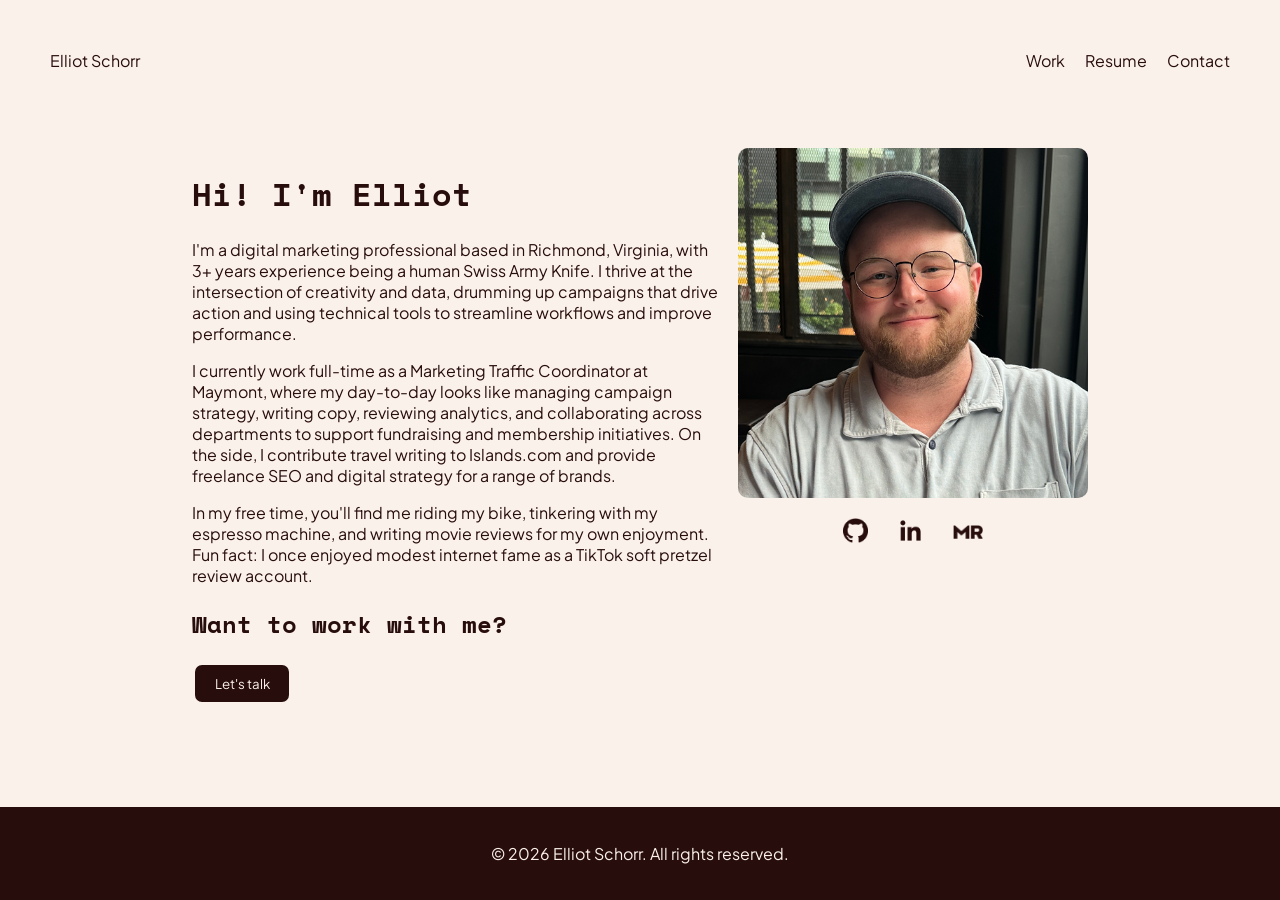
==== index.html @ ee4bbed2 "Put pages in folders for cleaner urls" ====
<!DOCTYPE html>
<html lang="en">
<head>
    <meta charset="UTF-8">
    <meta name="viewport" content="width=device-width, initial-scale=1.0">
    <link rel="stylesheet" href="styles.css">
    <link rel="preconnect" href="https://fonts.googleapis.com">
    <link rel="preconnect" href="https://fonts.gstatic.com" crossorigin>
    <link href="https://fonts.googleapis.com/css2?family=Plus+Jakarta+Sans:ital,wght@0,200..800;1,200..800&display=swap" rel="stylesheet">
    <link rel="preconnect" href="https://fonts.googleapis.com">
    <link rel="preconnect" href="https://fonts.gstatic.com" crossorigin>
    <link href="https://fonts.googleapis.com/css2?family=Plus+Jakarta+Sans:ital,wght@0,200..800;1,200..800&family=Space+Mono:ital,wght@0,400;0,700;1,400;1,700&display=swap" rel="stylesheet">
    <title>Elliot Schorr</title>
</head>
<body>
    <div class="header">
        <div class="home"><a href="/" style="text-decoration: none; color: #280D0D;">Elliot Schorr</a></div>
        <ul>
            <li><a href="work/" style="text-decoration:none; color: #280D0D;">Work</a></li>
            <li><a href="resume/" style="text-decoration:none; color: #280D0D;"">Resume</a></li>
            <li><a href="contact.html" style="text-decoration:none; color: #280D0D;"">Contact</a></li>
    </div>
    <div class="content">
        <div class="about">
        <h1>Hi! I'm Elliot</h1>
        <p>I'm a digital marketing professional based in Richmond, Virginia, with 3+ years experience being a human Swiss Army Knife. I thrive at the intersection of creativity and data, drumming up campaigns that drive action and using technical tools to streamline workflows and improve performance.</p>

        <p>I currently work full-time as a Marketing Traffic Coordinator at Maymont, where my day-to-day looks like managing campaign strategy, writing copy, reviewing analytics, and collaborating across departments to support fundraising and membership initiatives. On the side, I contribute travel writing to Islands.com and provide freelance SEO and digital strategy for a range of brands.</p>

        <p>In my free time, you'll find me riding my bike, tinkering with my espresso machine, and writing movie reviews for my own enjoyment. Fun fact: I once enjoyed modest internet fame as a TikTok soft pretzel review account.</p>
        <h2>Want to work with me?</h2>  
        <a href="contact.html"><button>Let's talk</button></a>
        </div>
        <div class="headshot-container">
                    <div class="headshot-img">
                        <img src="../images/Elliot-Schorr.png" style="max-width: 350px; border-radius: 10px;" alt="Elliot Schorr, wearing a blue polo and gray ballcap, smiling at the camera.">
                    </div>
                    <div class="logos">
                        <div class="github-icon"><a href="https://github.com/elliotschorr"><img src="/images/github-icon.png" style="max-width:25px; max-height: 25px;"></img></a></div>
                       <div class="linkedin-icon"><a href="https://www.linkedin.com/in/elliot-schorr-040139281/"><img src="../images/linkedin-icon.png" style="max-width:25px; max-height: 25px;"></img></a></div>                    
                       <div class="muckrack-icon"><a href="https://muckrack.com/elliot-schorr/articles"><img src="../images/muckrack-icon.png" style="max-width:30px; max-height: 30px;"></img></a></div>
                    </div>
        </div>
    
    </div>
    <div class="footer">
        <p>© 2026 Elliot Schorr. All rights reserved.</p>
    </div>
</body>
</html>
---- styles.css ----
* {
  box-sizing: border-box;
}

img {
  max-width: 100%;
  height: auto;
}

body {
    display: flex;
    flex-direction: column;
    margin: 0;
    min-height: 100vh;
    width: 100%;
    background-color: #FAF1EB; 
    color: #280D0D; 
    font-family: "Plus Jakarta Sans", sans-serif;
}
.header {
    height: 5px;
    display: flex;
    justify-content: space-between;
    padding: 50px;
    padding-bottom: 60px;
    color: #280D0D; 
    text-decoration: none;

}

.content {
    flex: 1;
    flex-wrap: wrap;
    justify-content: space-evenly;
    margin-left: 15%;
    margin-right: 15%;
    margin-top: 0%;
    margin-bottom: 5%;
    align-content: center;;
    display: flex;
    flex-direction: column-reverse;
    flex-wrap: wrap;
    gap: 20px;

}

@media (min-width: 768px) {
    .content {
        flex-direction: row;
    }
}

.footer {
    background-color: #280D0D;
    color: #FAF1EB;
    text-align: center;
    padding: 20px;
}
 
.about {
    flex: 3;

}

.headshot-container {
    flex: 0 1 auto;
    border-radius: 10px;
}

.headshot-img {
        display: flex;
        justify-content: center;
    flex: 1;
}

h1 { 
        font-family: "Space Mono", sans-serif;
        font-size: 32px;
}

h2 {
       font-family: "Space Mono", sans-serif;
       font-size: 24px;
}

button {
   width: 100px;
    border-radius: 10px;
    padding: 10px;
    border: 3px solid #FAF1EB;
    color: #FAF1EB;   
    background-color: #280D0D;
    font-family: "Plus Jakarta Sans", sans-serif;

}

button:hover {
    background-color: #FAF1EB;
    color: #280D0D;
    border: 3px solid #280D0D;
    cursor: pointer;
    transition: background-color 0.3s ease;
    width: 100px;
    border-radius: 10px;
    padding: 10px;
    font-weight: bold;
}

ul {
    list-style: none;
    margin: 0;
    padding: 0;
    display: flex;
    color: #F9FAF8;
    gap: 20px;
    text-decoration: none;
    color: #280D0D; 

}

li:hover {
    text-decoration: underline;
}

.logos {
    display: flex;
    justify-content: center;
    gap: 30px;
    margin-top: 20px;
    align-items: center;
}
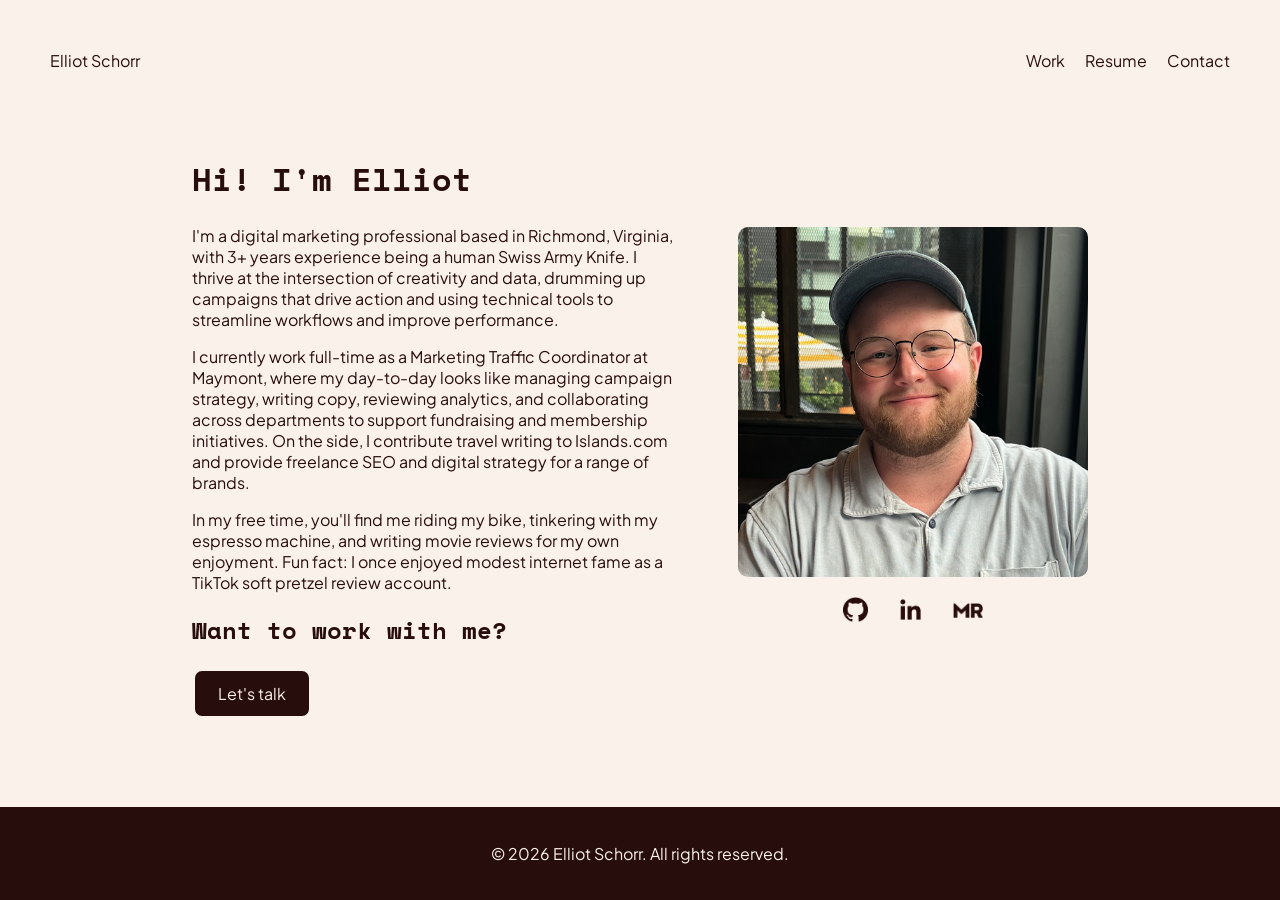
==== commit f1f31266: "Testing out favicon" ====
--- a/index.html
+++ b/index.html
@@ -3,6 +3,7 @@
 <head>
     <meta charset="UTF-8">
     <meta name="viewport" content="width=device-width, initial-scale=1.0">
+    <link rel="icon" href="https://www.flaticon.com/free-icons/es">
     <link rel="stylesheet" href="styles.css">
     <link rel="preconnect" href="https://fonts.googleapis.com">
     <link rel="preconnect" href="https://fonts.gstatic.com" crossorigin>
@@ -15,10 +16,11 @@
 <body>
     <div class="header">
         <div class="home"><a href="/" style="text-decoration: none; color: #280D0D;">Elliot Schorr</a></div>
-        <ul>
+        <ul class="nav">
             <li><a href="work/" style="text-decoration:none; color: #280D0D;">Work</a></li>
-            <li><a href="resume/" style="text-decoration:none; color: #280D0D;"">Resume</a></li>
-            <li><a href="contact.html" style="text-decoration:none; color: #280D0D;"">Contact</a></li>
+            <li><a href="resume/" style="text-decoration:none; color: #280D0D;">Resume</a></li>
+            <li><a href="contact/" style="text-decoration:none; color: #280D0D;">Contact</a></li>
+        </ul>
     </div>
     <div class="content">
         <div class="about">
@@ -29,7 +31,7 @@
 
         <p>In my free time, you'll find me riding my bike, tinkering with my espresso machine, and writing movie reviews for my own enjoyment. Fun fact: I once enjoyed modest internet fame as a TikTok soft pretzel review account.</p>
         <h2>Want to work with me?</h2>  
-        <a href="contact.html"><button>Let's talk</button></a>
+        <a href="contact/"><button>Let's talk</button></a>
         </div>
         <div class="headshot-container">
                     <div class="headshot-img">
--- a/styles.css
+++ b/styles.css
@@ -10,6 +10,8 @@
 body {
     display: flex;
     flex-direction: column;
+    justify-content: center;
+    align-content: center;
     margin: 0;
     min-height: 100vh;
     width: 100%;
@@ -27,6 +29,7 @@
     text-decoration: none;
 
 }
+
 
 .content {
     flex: 1;
@@ -39,14 +42,29 @@
     align-content: center;;
     display: flex;
     flex-direction: column-reverse;
-    flex-wrap: wrap;
     gap: 20px;
 
 }
 
-@media (min-width: 768px) {
+.content-contact, .content-resume {
+    flex: 1;
+    margin-left: 25%;
+    margin-right: 25%;
+    margin-top: 0%;
+    margin-bottom: 5%;
+    gap: 20px;
+}
+
+@media (min-width: 1200px) {
     .content {
         flex-direction: row;
+        align-items: center;
+        gap: 60px;
+    }
+
+    .content .project-container {
+        flex-direction: row;
+        gap: 30px;
     }
 }
 
@@ -55,6 +73,7 @@
     color: #FAF1EB;
     text-align: center;
     padding: 20px;
+    
 }
  
 .about {
@@ -70,7 +89,7 @@
 .headshot-img {
         display: flex;
         justify-content: center;
-    flex: 1;
+        flex: 1;
 }
 
 h1 { 
@@ -81,16 +100,24 @@
 h2 {
        font-family: "Space Mono", sans-serif;
        font-size: 24px;
+       font-weight: bold;
+}
+
+label {
+       font-family: "Space Mono", sans-serif;
+       font-size: 24px;
+       margin-left: 2px;
 }
 
 button {
-   width: 100px;
-    border-radius: 10px;
-    padding: 10px;
+    width: 120px;
+    border-radius: 10px;
+    padding: 12px;
     border: 3px solid #FAF1EB;
     color: #FAF1EB;   
     background-color: #280D0D;
     font-family: "Plus Jakarta Sans", sans-serif;
+    font-size: 16px;
 
 }
 
@@ -100,13 +127,14 @@
     border: 3px solid #280D0D;
     cursor: pointer;
     transition: background-color 0.3s ease;
-    width: 100px;
-    border-radius: 10px;
-    padding: 10px;
+    width: 120px;
+    border-radius: 10px;
+    padding: 12px;
+    font-size: 16px;
     font-weight: bold;
 }
 
-ul {
+.nav {
     list-style: none;
     margin: 0;
     padding: 0;
@@ -118,7 +146,7 @@
 
 }
 
-li:hover {
+.nav li:hover {
     text-decoration: underline;
 }
 
@@ -130,3 +158,168 @@
     align-items: center;
 }
 
+input {
+    width: 50vw;
+    height: 3em;
+    border: 2px solid rgba(40, 13, 13, .5);
+    border-radius: 5px;
+    font-family: "Plus Jakarta Sans", sans-serif;
+    color: #280D0D;
+    margin: 5px 0px 10px 0px;
+}
+
+textarea {
+    width: 50vw;
+    height: 8em;
+    border: 2px solid rgba(40, 13, 13, .5);
+    border-radius: 5px;
+    font-family: "Plus Jakarta Sans", sans-serif;
+    color: #280D0D;
+    margin: 5px 0px 10px 0px;
+
+}
+
+.skills-table {
+        display: flex;
+        flex-direction: row;
+        flex-wrap: wrap;
+        justify-content: space-evenly;
+        align-content: center;
+        gap: 10px;
+}
+
+.skills-card {
+    flex: 0 0 49%;
+    border: 2px solid #280D0D;
+    border-radius: 10px;
+    padding: 15px;
+}
+
+.skills-card:hover {
+    background-color: #280D0D;
+    color: #FAF1EB;
+    border: 0px solid #FAF1EB;
+    cursor: pointer;
+    transition: background-color 0.3s ease;
+}
+
+.work, .education, .skills, .certifications, .basics {
+    margin-left: 5%;
+    margin-right: 5%;
+}
+
+.resume-logos {
+    justify-content: left;
+    display: flex;
+    gap: 20px;
+    margin-top: 20px;
+    align-items: center;
+}
+
+.project-about {
+    flex: 5;
+}
+
+.project-media {
+    flex: 4;
+}
+
+.project-image {
+    border: 2px solid #280D0D;
+    border-radius: 10px;
+    overflow: hidden;
+    height: 320px;
+}
+
+.project-image a {
+    display: block;
+    width: 100%;
+    height: 100%;
+}
+
+.project-image img {
+    display: block;
+    width: 100%;
+    height: 100%;
+    object-fit: cover;
+}
+
+.project-caption {
+    margin-top: 10px;
+    margin-bottom: 0;
+    font-style: italic;
+    font-size: 14px;
+    color: rgba(40, 13, 13, .7);
+}
+
+.project-tools {
+    display: flex;
+    gap: 10px;
+}
+
+.tool {
+    border: 1px solid #280D0D;
+    border-radius: 5px;
+    padding: 5px 10px;
+    font-size: 14px;
+}
+
+.tool:hover {
+    background-color: #280D0D;
+    color: #FAF1EB;
+    border: 0px solid #FAF1EB;
+    cursor: pointer;
+    transition: background-color 0.3s ease;
+}
+
+.project-caption {
+    margin-top: 10px;
+    font-style: italic;
+    font-size: 14px;
+    color: rgba(40, 13, 13, .7);
+}
+
+.project-container {
+    flex: auto;
+    display: flex;
+    gap: 5px;
+    flex-direction: column-reverse;
+    align-items: center;
+}
+
+.project-section {
+    border-bottom: 1px solid rgba(40, 13, 13, 0.2);
+    padding: 60px 0;
+}
+
+.content.project-section {
+    margin-bottom: 0;
+}
+
+.portfolio-intro {
+    flex: 0;
+    display: block;
+    margin-left: 15%;
+    margin-right: 15%;
+    padding: 30px 0 40px;
+}
+
+.portfolio-intro .portfolio-note {
+    font-style: italic;
+    font-size: 14px;
+    color: rgba(40, 13, 13, 0.7);
+}
+
+.portfolio-cta {
+    margin-left: 15%;
+    margin-right: 15%;
+    padding: 60px 0;
+    display: flex;
+    align-items: center;
+    justify-content: space-evenly;
+    gap: 40px;
+}
+
+.portfolio-cta h1 {
+    margin: 0;
+}
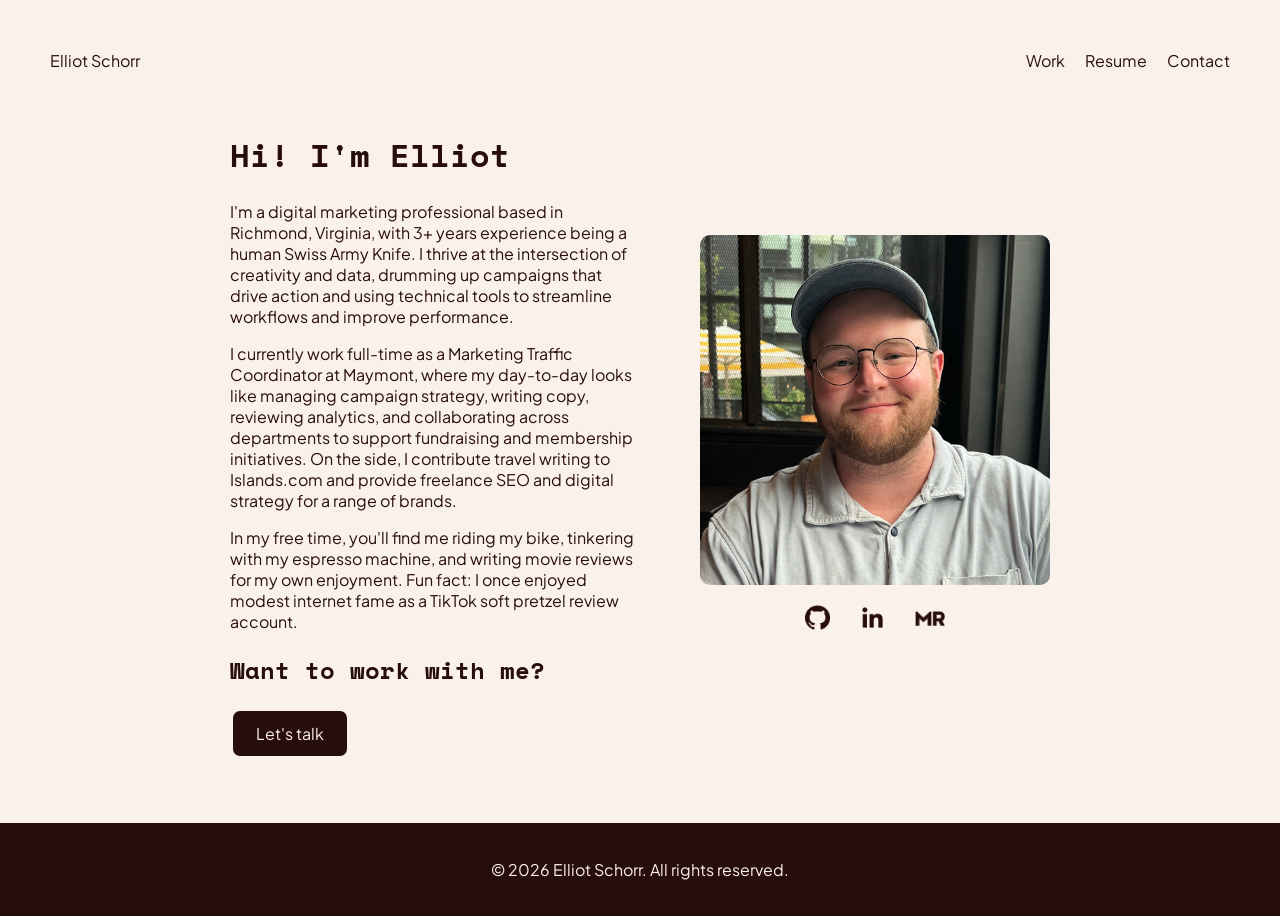
==== commit c09cda69: "New favicon, played with page margins a bit" ====
--- a/index.html
+++ b/index.html
@@ -3,7 +3,7 @@
 <head>
     <meta charset="UTF-8">
     <meta name="viewport" content="width=device-width, initial-scale=1.0">
-    <link rel="icon" href="https://www.flaticon.com/free-icons/es">
+    <link rel="icon" href="/images/favicon.png">
     <link rel="stylesheet" href="styles.css">
     <link rel="preconnect" href="https://fonts.googleapis.com">
     <link rel="preconnect" href="https://fonts.gstatic.com" crossorigin>
--- a/styles.css
+++ b/styles.css
@@ -35,8 +35,8 @@
     flex: 1;
     flex-wrap: wrap;
     justify-content: space-evenly;
-    margin-left: 15%;
-    margin-right: 15%;
+    margin-left: 18%;
+    margin-right: 18%;
     margin-top: 0%;
     margin-bottom: 5%;
     align-content: center;;
@@ -272,18 +272,14 @@
     transition: background-color 0.3s ease;
 }
 
-.project-caption {
-    margin-top: 10px;
-    font-style: italic;
-    font-size: 14px;
-    color: rgba(40, 13, 13, .7);
-}
+
 
 .project-container {
     flex: auto;
     display: flex;
     gap: 5px;
     flex-direction: column-reverse;
+
     align-items: center;
 }
 
@@ -299,8 +295,8 @@
 .portfolio-intro {
     flex: 0;
     display: block;
-    margin-left: 15%;
-    margin-right: 15%;
+    margin-left: 18%;
+    margin-right: 18%;
     padding: 30px 0 40px;
 }
 
@@ -309,10 +305,9 @@
     font-size: 14px;
     color: rgba(40, 13, 13, 0.7);
 }
-
 .portfolio-cta {
-    margin-left: 15%;
-    margin-right: 15%;
+    margin-left: 18%;
+    margin-right: 18%;
     padding: 60px 0;
     display: flex;
     align-items: center;
@@ -320,6 +315,3 @@
     gap: 40px;
 }
 
-.portfolio-cta h1 {
-    margin: 0;
-}
